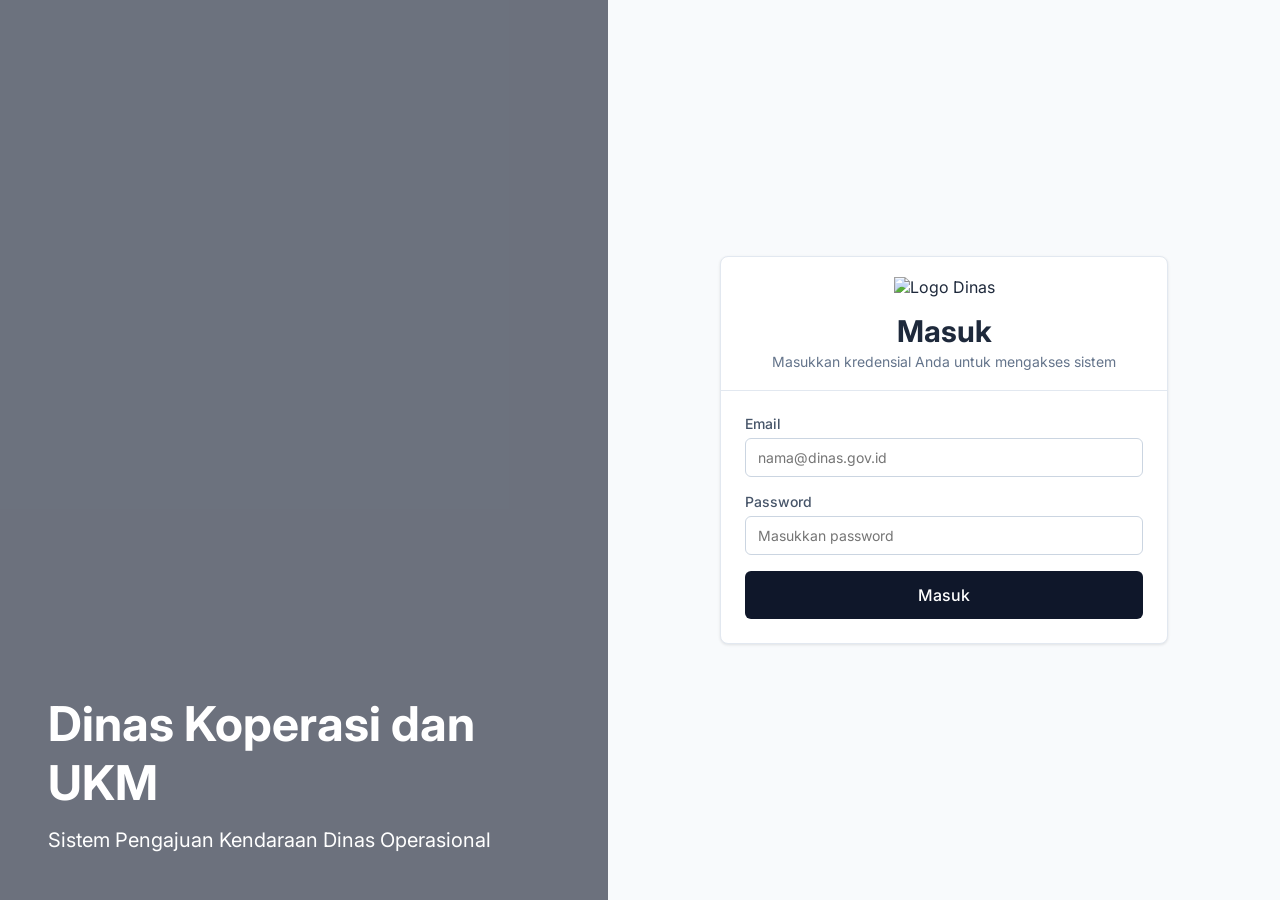
==== admin/index.html @ 668802f9 "feat: implement new voucher BBM, pengajuan dana, monev, kearsipan, SPJ pengumpulan, ruang rapat, req" ====
<!DOCTYPE html>
<html lang="id">

<head>
    <meta charset="UTF-8">
    <meta name="viewport" content="width=device-width, initial-scale=1.0">
    <title>Admin Panel — Dinas Koperasi UKM</title>
    <link href="https://fonts.googleapis.com/css2?family=Inter:wght@300;400;500;600;700;800&display=swap"
        rel="stylesheet">
    <script src="https://cdn.jsdelivr.net/npm/chart.js@4.4.1/dist/chart.umd.min.js"></script>
    <link rel="stylesheet" href="assets/css/admin-global.css">
    <link rel="stylesheet" href="assets/css/admin-sidebar.css">
    <script src="auth.js"></script>
    <script src="notifikasi.js"></script>
    <script src="assets/js/toast.js"></script>
    <style>
        .admin-section {
            display: none;
        }

        .admin-section.active {
            display: block;
        }

        /* SPJ status bar */
        .spj-status-bar {
            display: flex;
            align-items: center;
            gap: 10px;
            padding: 12px 16px;
            border-radius: 8px;
            margin-bottom: 16px;
            background: #fef3c7;
            border: 1px solid #fbbf24;
            font-size: 13px;
            color: #92400e;
        }

        .spj-status-bar.success {
            background: #d1fae5;
            border-color: #6ee7b7;
            color: #065f46;
        }

        .spj-status-bar.error {
            background: #fee2e2;
            border-color: #fca5a5;
            color: #991b1b;
        }

        /* Dashboard chart helpers */
        .chart-wrap {
            position: relative;
        }

        .chart-wrap.h-380 {
            height: 380px;
        }

        .chart-wrap.h-300 {
            height: 300px;
        }

        .chart-wrap.h-230 {
            height: 230px;
        }

        .grid-2 {
            display: grid;
            grid-template-columns: repeat(2, 1fr);
            gap: 20px;
            margin-bottom: 20px;
        }

        .grid-3 {
            display: grid;
            grid-template-columns: repeat(3, 1fr);
            gap: 16px;
            margin-bottom: 20px;
        }

        @media(max-width:768px) {

            .grid-2,
            .grid-3 {
                grid-template-columns: 1fr;
            }
        }

        .chart-tabs {
            display: flex;
            gap: 8px;
            margin-bottom: 20px;
            flex-wrap: wrap;
        }

        .chart-tab {
            padding: 8px 16px;
            border-radius: 6px;
            border: 1px solid #e2e8f0;
            background: #f8fafc;
            cursor: pointer;
            font-size: 13px;
            font-weight: 500;
            color: #64748b;
        }

        .chart-tab.active {
            background: #0f172a;
            color: #fff;
            border-color: #0f172a;
        }

        .banner {
            display: flex;
            justify-content: space-between;
            align-items: center;
            flex-wrap: wrap;
            gap: 12px;
            background: linear-gradient(135deg, #0f172a, #1e3a5f);
            border-radius: 12px;
            padding: 20px 24px;
            margin-bottom: 24px;
            color: #fff;
        }

        .banner-left {
            flex: 1;
        }

        .banner-title {
            font-size: 16px;
            font-weight: 700;
        }

        .banner-sub {
            font-size: 12px;
            opacity: .7;
            margin-top: 4px;
        }

        .banner-pills {
            display: flex;
            flex-wrap: wrap;
            gap: 8px;
        }

        .pill {
            display: flex;
            align-items: center;
            gap: 6px;
            background: rgba(255, 255, 255, .12);
            border-radius: 20px;
            padding: 4px 12px;
            font-size: 12px;
        }

        .pill-dot {
            width: 8px;
            height: 8px;
            border-radius: 50%;
        }

        .cat-row {
            display: flex;
            flex-wrap: wrap;
            gap: 8px;
            margin-bottom: 16px;
        }

        .cat-btn {
            padding: 7px 14px;
            border-radius: 6px;
            border: none;
            background: #f1f5f9;
            color: #64748b;
            cursor: pointer;
            font-size: 13px;
            font-weight: 500;
        }

        .cat-btn:hover {
            background: #e2e8f0;
        }

        .month-selector {
            display: flex;
            align-items: center;
            gap: 8px;
        }

        .month-selector select {
            padding: 6px 10px;
            border: 1px solid #e2e8f0;
            border-radius: 6px;
            font-family: inherit;
            font-size: 13px;
        }

        /* Rekap table chips */
        .chip {
            display: inline-block;
            padding: 3px 10px;
            border-radius: 20px;
            font-size: 12px;
            font-weight: 600;
        }

        .chip-great {
            background: #d1fae5;
            color: #065f46;
        }

        .chip-good {
            background: #dbeafe;
            color: #1e40af;
        }

        .chip-fair {
            background: #fef3c7;
            color: #92400e;
        }

        .chip-poor {
            background: #fee2e2;
            color: #991b1b;
        }

        .chip-none {
            background: #f1f5f9;
            color: #94a3b8;
        }

        .total-chip {
            display: inline-block;
            padding: 4px 12px;
            border-radius: 20px;
            font-size: 13px;
            font-weight: 700;
        }

        .total-great {
            background: #d1fae5;
            color: #065f46;
        }

        .total-good {
            background: #dbeafe;
            color: #1e40af;
        }

        .total-fair {
            background: #fef3c7;
            color: #92400e;
        }

        .total-poor {
            background: #fee2e2;
            color: #991b1b;
        }

        .total-none {
            background: #f1f5f9;
            color: #94a3b8;
        }

        .rank-badge {
            display: inline-block;
            width: 24px;
            height: 24px;
            border-radius: 50%;
            background: #f1f5f9;
            color: #64748b;
            font-size: 12px;
            font-weight: 600;
            text-align: center;
            line-height: 24px;
        }

        .prog-wrap {
            display: flex;
            align-items: center;
            gap: 8px;
            min-width: 120px;
        }

        .prog-bar {
            flex: 1;
            height: 6px;
            background: #f1f5f9;
            border-radius: 3px;
            overflow: hidden;
        }

        .prog-fill {
            height: 100%;
            border-radius: 3px;
            transition: width .3s;
        }

        .prog-label {
            font-size: 12px;
            font-weight: 600;
            color: #64748b;
            width: 32px;
        }

        .table-legend {
            display: flex;
            flex-wrap: wrap;
            gap: 12px;
            align-items: center;
            padding: 12px 16px;
            border-top: 1px solid #f1f5f9;
            font-size: 12px;
        }

        .leg-item {
            display: flex;
            align-items: center;
            gap: 6px;
        }

        .leg-dot {
            width: 12px;
            height: 12px;
            border-radius: 2px;
        }

        .rekap {
            width: 100%;
            border-collapse: collapse;
        }

        .rekap th,
        .rekap td {
            padding: 10px 12px;
            text-align: left;
            border-bottom: 1px solid #f1f5f9;
            font-size: 13px;
        }

        .rekap th {
            background: #f8fafc;
            font-weight: 600;
            font-size: 12px;
            color: #64748b;
        }

        .rekap td.center,
        .rekap th.center {
            text-align: center;
        }

        .sk {
            background: linear-gradient(90deg, #f1f5f9 25%, #e2e8f0 50%, #f1f5f9 75%);
            background-size: 200% 100%;
            animation: sk 1.5s infinite;
            border-radius: 6px;
        }

        @keyframes sk {
            0% {
                background-position: 200% 0
            }

            100% {
                background-position: -200% 0
            }
        }

        .section-head {
            display: flex;
            justify-content: space-between;
            align-items: center;
            margin-bottom: 16px;
            padding-bottom: 12px;
            border-bottom: 2px solid #f1f5f9;
        }

        .section-title {
            font-size: 16px;
            font-weight: 700;
            color: #0f172a;
        }

        .section-note {
            font-size: 13px;
            color: #64748b;
        }

        .header-right {
            display: flex;
            align-items: center;
            gap: 12px;
            flex-wrap: wrap;
        }

        /* Section loader */
        .section-loader {
            display: flex;
            align-items: center;
            justify-content: center;
            height: 300px;
            color: #94a3b8;
            flex-direction: column;
            gap: 12px;
        }
    </style>
</head>

<body>
    <div class="toast-container" id="toastContainer"></div>

    <button class="mobile-menu-toggle" onclick="toggleMobileMenu()">
        <svg viewBox="0 0 24 24">
            <line x1="3" y1="12" x2="21" y2="12" />
            <line x1="3" y1="6" x2="21" y2="6" />
            <line x1="3" y1="18" x2="21" y2="18" />
        </svg>
    </button>
    <div class="sidebar-overlay" id="sidebarOverlay" onclick="toggleMobileMenu()"></div>

    <!-- SIDEBAR -->
    <aside class="sidebar" id="sidebar">
        <div class="sidebar-header">
            <div class="sidebar-header-content">
                <div class="sidebar-icon">
                    <img src="https://yt3.googleusercontent.com/ytc/AIdro_lAD91TqpEoBLA60qxJfjXPWjPJG1qCHBRz8ZomYP_tkA=s900-c-k-c0x00ffffff-no-rj"
                        alt="Logo" style="width:40px;height:40px;object-fit:cover;border-radius:8px;">
                </div>
                <div>
                    <div class="sidebar-title">Admin Panel</div>
                    <div class="sidebar-subtitle">Dinas Koperasi UKM</div>
                </div>
            </div>
        </div>
        <nav class="sidebar-nav">
            <a href="#" class="nav-item" data-section="dashboard" onclick="showSection('dashboard');return false;">
                <svg class="nav-icon" viewBox="0 0 24 24">
                    <rect x="3" y="3" width="7" height="7" rx="1" />
                    <rect x="14" y="3" width="7" height="7" rx="1" />
                    <rect x="3" y="14" width="7" height="7" rx="1" />
                    <rect x="14" y="14" width="7" height="7" rx="1" />
                </svg>
                Dashboard
            </a>
            <a href="#" class="nav-item" data-section="requests" onclick="showSection('requests');return false;">
                <svg class="nav-icon" viewBox="0 0 24 24">
                    <path d="M14 3H6a2 2 0 0 0-2 2v14a2 2 0 0 0 2 2h12a2 2 0 0 0 2-2V9z" />
                    <path d="M14 3v6h6" />
                </svg>
                Kendaraan Dinas
            </a>
            <a href="#" class="nav-item" data-section="ruang-rapat" onclick="showSection('ruang-rapat');return false;">
                <svg class="nav-icon" viewBox="0 0 24 24">
                    <rect x="3" y="4" width="18" height="18" rx="2" />
                    <line x1="16" y1="2" x2="16" y2="6" />
                    <line x1="8" y1="2" x2="8" y2="6" />
                    <line x1="3" y1="10" x2="21" y2="10" />
                </svg>
                Ruang Rapat
            </a>
            <a href="#" class="nav-item" data-section="voucher-bbm" onclick="showSection('voucher-bbm');return false;">
                <svg class="nav-icon" viewBox="0 0 24 24">
                    <circle cx="12" cy="12" r="10" />
                    <path d="M12 6v6l4 2" />
                </svg>
                Voucher BBM
            </a>
            <a href="#" class="nav-item" data-section="kearsipan" onclick="showSection('kearsipan');return false;">
                <svg class="nav-icon" viewBox="0 0 24 24">
                    <path d="M22 19a2 2 0 0 1-2 2H4a2 2 0 0 1-2-2V5a2 2 0 0 1 2-2h5l2 3h9a2 2 0 0 1 2 2z" />
                </svg>
                Kearsipan Internal
            </a>
            <a href="#" class="nav-item" data-section="spj-keuangan"
                onclick="showSection('spj-keuangan');return false;">
                <svg class="nav-icon" viewBox="0 0 24 24">
                    <line x1="12" y1="1" x2="12" y2="23" />
                    <path d="M17 5H9.5a3.5 3.5 0 0 0 0 7h5a3.5 3.5 0 0 1 0 7H6" />
                </svg>
                Penilaian SPJ Keuangan
            </a>
            <a href="#" class="nav-item" data-section="spj-pengumpulan"
                onclick="showSection('spj-pengumpulan');return false;">
                <svg class="nav-icon" viewBox="0 0 24 24">
                    <path d="M14 2H6a2 2 0 0 0-2 2v16a2 2 0 0 0 2 2h12a2 2 0 0 0 2-2V8z" />
                    <polyline points="14 2 14 8 20 8" />
                    <line x1="16" y1="13" x2="8" y2="13" />
                    <line x1="16" y1="17" x2="8" y2="17" />
                </svg>
                Pengumpulan SPJ
            </a>
            <a href="#" class="nav-item" data-section="pengajuan-dana"
                onclick="showSection('pengajuan-dana');return false;">
                <svg class="nav-icon" viewBox="0 0 24 24">
                    <path d="M14 2H6a2 2 0 0 0-2 2v16a2 2 0 0 0 2 2h12a2 2 0 0 0 2-2V8z" />
                    <polyline points="14 2 14 8 20 8" />
                    <line x1="12" y1="18" x2="12" y2="12" />
                    <line x1="9" y1="15" x2="15" y2="15" />
                </svg>
                Pengajuan Dana
            </a>
            <a href="#" class="nav-item" data-section="monev" onclick="showSection('monev');return false;">
                <svg class="nav-icon" viewBox="0 0 24 24">
                    <path d="M9 11l3 3L22 4" />
                    <path d="M21 12v7a2 2 0 0 1-2 2H5a2 2 0 0 1-2-2V5a2 2 0 0 1 2-2h11" />
                </svg>
                Penilaian Monev
            </a>
            <a href="#" class="nav-item" data-section="manageacc" onclick="showSection('manageacc');return false;">
                <svg class="nav-icon" viewBox="0 0 24 24">
                    <path d="M17 21v-2a4 4 0 0 0-4-4H5a4 4 0 0 0-4 4v2" />
                    <circle cx="9" cy="7" r="4" />
                    <path d="M23 21v-2a4 4 0 0 0-3-3.87" />
                    <path d="M16 3.13a4 4 0 0 1 0 7.75" />
                </svg>
                Manajemen Akun
            </a>
        </nav>
        <div class="sidebar-footer">
            <div class="user-info">
                <div class="user-name" id="adminName">Administrator</div>
                <div class="user-email" id="adminEmail">admin@dinas.gov.id</div>
            </div>
            <button onclick="logout()" class="logout-btn">
                <svg class="nav-icon" viewBox="0 0 24 24">
                    <path d="M9 21H5a2 2 0 0 1-2-2V5a2 2 0 0 1 2-2h4" />
                    <polyline points="16 17 21 12 16 7" />
                    <line x1="21" y1="12" x2="9" y2="12" />
                </svg>
                Keluar
            </button>
        </div>
    </aside>

    <!-- MAIN CONTENT -->
    <div class="main-content">
        <!-- ═══════════════════════════════════ -->
        <!-- SECTION: DASHBOARD                  -->
        <!-- ═══════════════════════════════════ -->
        <div id="section-dashboard" class="admin-section">
            <div class="header">
                <div class="header-left">
                    <h1 class="header-title" id="pageTitle">Dashboard</h1>
                    <p class="header-subtitle" id="db-headerDate">—</p>
                </div>
                <div class="header-right" id="headerActions"></div>
            </div>
            <div class="container">
                <div id="db-spjStatusBar" class="spj-status-bar" style="display:none">
                    <svg width="16" height="16" viewBox="0 0 24 24" fill="none" stroke="currentColor" stroke-width="2">
                        <circle cx="12" cy="12" r="10" />
                        <line x1="12" y1="8" x2="12" y2="12" />
                        <line x1="12" y1="16" x2="12.01" y2="16" />
                    </svg>
                    <span id="db-spjStatusMsg"></span>
                </div>

                <div class="banner">
                    <div class="banner-left">
                        <div class="banner-title">Sistem Penilaian Kinerja — Total Maksimal 100 Poin</div>
                        <div class="banner-sub">BBM /5 + Kendaraan /10 + Ruang Rapat /5 + Kearsipan /5 + SPJ Keuangan
                            /35 + Monev /40 = 100</div>
                    </div>
                    <div class="banner-pills">
                        <div class="pill">
                            <div class="pill-dot" style="background:#0ea5e9"></div>BBM /5
                        </div>
                        <div class="pill">
                            <div class="pill-dot" style="background:#f59e0b"></div>Kendaraan /10
                        </div>
                        <div class="pill">
                            <div class="pill-dot" style="background:#8b5cf6"></div>Ruang Rapat /5
                        </div>
                        <div class="pill">
                            <div class="pill-dot" style="background:#22c55e"></div>Kearsipan /5
                        </div>
                        <div class="pill">
                            <div class="pill-dot" style="background:#10b981"></div>SPJ Keuangan /35
                        </div>
                        <div class="pill">
                            <div class="pill-dot" style="background:#ec4899"></div>Monev /40
                        </div>
                    </div>
                </div>

                <div
                    style="display:flex;align-items:center;justify-content:space-between;margin-bottom:16px;flex-wrap:wrap;gap:12px;">
                    <div class="month-selector">
                        <label style="font-size:13px;font-weight:600;color:#64748b;">Bulan:</label>
                        <select id="db-bulanSelect" onchange="dbOnBulanChange()">
                            <option value="JANUARI">Januari</option>
                            <option value="FEBRUARI">Februari</option>
                            <option value="MARET">Maret</option>
                            <option value="APRIL">April</option>
                            <option value="MEI">Mei</option>
                            <option value="JUNI">Juni</option>
                            <option value="JULI">Juli</option>
                            <option value="AGUSTUS">Agustus</option>
                            <option value="SEPTEMBER">September</option>
                            <option value="OKTOBER">Oktober</option>
                            <option value="NOVEMBER">November</option>
                            <option value="DESEMBER">Desember</option>
                        </select>
                    </div>
                    <button class="btn btn-primary" id="db-btnRefresh" onclick="dbLoadAll()">
                        <svg width="14" height="14" viewBox="0 0 24 24" fill="none" stroke="currentColor"
                            stroke-width="2.5">
                            <path d="M23 4v6h-6" />
                            <path d="M1 20v-6h6" />
                            <path d="M3.51 9a9 9 0 0 1 14.85-3.36L23 10M1 14l4.64 4.36A9 9 0 0 0 20.49 15" />
                        </svg>
                        Refresh
                    </button>
                </div>

                <div class="stats-grid" id="db-statsGrid">
                    <div class="stat-card">
                        <div class="sk" style="height:72px"></div>
                    </div>
                    <div class="stat-card">
                        <div class="sk" style="height:72px"></div>
                    </div>
                    <div class="stat-card">
                        <div class="sk" style="height:72px"></div>
                    </div>
                    <div class="stat-card">
                        <div class="sk" style="height:72px"></div>
                    </div>
                </div>

                <div class="section-head">
                    <span class="section-title">Grafik Perbandingan Nilai</span>
                    <span class="section-note" id="db-sectionNote">—</span>
                </div>

                <div class="chart-tabs">
                    <button class="chart-tab active" onclick="dbGoTab('total',this)">📊 Total per Divisi</button>
                    <button class="chart-tab" onclick="dbGoTab('trend',this)">📈 Tren Bulanan</button>
                    <button class="chart-tab" onclick="dbGoTab('cat',this)">🔍 Per Kategori</button>
                    <button class="chart-tab" onclick="dbGoTab('profil',this)">🎯 Profil Divisi</button>
                </div>

                <div id="db-pTotal" data-active="1">
                    <div class="grid-2">
                        <div class="card">
                            <div class="card-header"><span class="card-title">Total Nilai per Divisi
                                    (Stacked)</span><span class="card-note" id="db-stkNote">—</span></div>
                            <div class="card-content">
                                <div class="chart-wrap h-380"><canvas id="db-cStacked"></canvas></div>
                            </div>
                        </div>
                        <div class="card">
                            <div class="card-header"><span class="card-title">Distribusi Modul (Radar)</span><span
                                    class="card-note">Rata-rata semua divisi %</span></div>
                            <div class="card-content">
                                <div class="chart-wrap h-380"><canvas id="db-cRadarMain"></canvas></div>
                            </div>
                        </div>
                    </div>
                </div>

                <div id="db-pTrend" style="display:none">
                    <div class="card">
                        <div class="card-header"><span class="card-title">Tren Total Nilai Lintas Bulan — per
                                Divisi</span><span class="card-note">Semua 12 bulan, nilai /100</span></div>
                        <div class="card-content">
                            <div class="chart-wrap h-380"><canvas id="db-cTrend"></canvas></div>
                        </div>
                    </div>
                    <div class="section-head"><span class="section-title">Tren per Divisi — Detail Modul</span><span
                            class="section-note">Semua modul stacked per bulan</span></div>
                    <div class="grid-3" id="db-trendSmall"></div>
                </div>

                <div id="db-pCat" style="display:none">
                    <div class="section-head" style="margin-bottom:10px"><span class="section-title">Pilih Kategori
                            Penilaian:</span></div>
                    <div class="cat-row" id="db-catRow"></div>
                    <div class="card">
                        <div class="card-header"><span class="card-title" id="db-catTitle">—</span><span
                                class="card-note" id="db-catNote">—</span></div>
                        <div class="card-content">
                            <div class="chart-wrap h-380"><canvas id="db-cCat"></canvas></div>
                        </div>
                    </div>
                    <div class="card">
                        <div class="card-header"><span class="card-title" id="db-catTitle2">—</span><span
                                class="card-note">Lintas bulan tiap divisi</span></div>
                        <div class="card-content">
                            <div class="chart-wrap h-300"><canvas id="db-cCat2"></canvas></div>
                        </div>
                    </div>
                </div>

                <div id="db-pProfil" style="display:none">
                    <div class="grid-3" id="db-radarGrid"></div>
                </div>

                <div class="section-head">
                    <span class="section-title">Rekap Nilai Lengkap per Divisi</span>
                    <span class="section-note">Diurutkan berdasarkan total nilai tertinggi</span>
                </div>
                <div class="card" style="margin-bottom:32px">
                    <div class="table-container">
                        <table class="rekap">
                            <thead>
                                <tr>
                                    <th>#</th>
                                    <th>Divisi / Unit</th>
                                    <th class="center"><span style="color:#0ea5e9">●</span> BBM <small
                                            style="opacity:.6">/5</small></th>
                                    <th class="center"><span style="color:#f59e0b">●</span> Kendaraan <small
                                            style="opacity:.6">/10</small></th>
                                    <th class="center"><span style="color:#8b5cf6">●</span> Ruang Rapat <small
                                            style="opacity:.6">/5</small></th>
                                    <th class="center"><span style="color:#22c55e">●</span> Kearsipan <small
                                            style="opacity:.6">/5</small></th>
                                    <th class="center"><span style="color:#10b981">●</span> SPJ Keuangan <small
                                            style="opacity:.6">/35</small></th>
                                    <th class="center"><span style="color:#ec4899">●</span> Monev <small
                                            style="opacity:.6">/40</small></th>
                                    <th class="center" style="background:#1a2942">Total <small
                                            style="opacity:.6">/100</small></th>
                                    <th class="center">Progress /100</th>
                                </tr>
                            </thead>
                            <tbody id="db-rekapTbody">
                                <tr>
                                    <td colspan="10" class="empty-state">⏳ Memuat data...</td>
                                </tr>
                            </tbody>
                        </table>
                    </div>
                    <div class="table-legend">
                        <div class="leg-item">
                            <div class="leg-dot" style="background:#d1fae5"></div>Sangat Baik ≥80%
                        </div>
                        <div class="leg-item">
                            <div class="leg-dot" style="background:#dbeafe"></div>Baik ≥60%
                        </div>
                        <div class="leg-item">
                            <div class="leg-dot" style="background:#fef3c7"></div>Cukup ≥40%
                        </div>
                        <div class="leg-item">
                            <div class="leg-dot" style="background:#fee2e2"></div>Kurang &lt;40%
                        </div>
                        <div class="leg-item" style="margin-left:auto;color:#94a3b8;font-style:italic">Sumber SPJ: <span
                                id="db-spjSourceLabel">—</span></div>
                    </div>
                </div>
            </div>
        </div>

        <!-- ═══════════════════════════════════ -->
        <!-- SECTION: KENDARAAN DINAS            -->
        <!-- ═══════════════════════════════════ -->
        <div id="section-requests" class="admin-section">
            <div class="section-loader">
                <div class="spinner"></div><span>Memuat Kendaraan Dinas...</span>
            </div>
        </div>

        <!-- ═══════════════════════════════════ -->
        <!-- SECTION: RUANG RAPAT                -->
        <!-- ═══════════════════════════════════ -->
        <div id="section-ruang-rapat" class="admin-section">
            <div class="section-loader">
                <div class="spinner"></div><span>Memuat Ruang Rapat...</span>
            </div>
        </div>

        <!-- ═══════════════════════════════════ -->
        <!-- SECTION: VOUCHER BBM                -->
        <!-- ═══════════════════════════════════ -->
        <div id="section-voucher-bbm" class="admin-section">
            <div class="section-loader">
                <div class="spinner"></div><span>Memuat Voucher BBM...</span>
            </div>
        </div>

        <!-- ═══════════════════════════════════ -->
        <!-- SECTION: KEARSIPAN                  -->
        <!-- ═══════════════════════════════════ -->
        <div id="section-kearsipan" class="admin-section">
            <div class="section-loader">
                <div class="spinner"></div><span>Memuat Kearsipan Internal...</span>
            </div>
        </div>

        <!-- ═══════════════════════════════════ -->
        <!-- SECTION: SPJ KEUANGAN               -->
        <!-- ═══════════════════════════════════ -->
        <div id="section-spj-keuangan" class="admin-section">
            <div class="section-loader">
                <div class="spinner"></div><span>Memuat Penilaian SPJ Keuangan...</span>
            </div>
        </div>

        <!-- ═══════════════════════════════════ -->
        <!-- SECTION: SPJ PENGUMPULAN            -->
        <!-- ═══════════════════════════════════ -->
        <div id="section-spj-pengumpulan" class="admin-section">
            <div class="section-loader">
                <div class="spinner"></div><span>Memuat Pengumpulan SPJ...</span>
            </div>
        </div>

        <!-- ═══════════════════════════════════ -->
        <!-- SECTION: PENGAJUAN DANA             -->
        <!-- ═══════════════════════════════════ -->
        <div id="section-pengajuan-dana" class="admin-section">
            <div class="section-loader">
                <div class="spinner"></div><span>Memuat Pengajuan Dana...</span>
            </div>
        </div>

        <!-- ═══════════════════════════════════ -->
        <!-- SECTION: MONEV                      -->
        <!-- ═══════════════════════════════════ -->
        <div id="section-monev" class="admin-section">
            <div class="section-loader">
                <div class="spinner"></div><span>Memuat Penilaian Monev...</span>
            </div>
        </div>

        <!-- ═══════════════════════════════════ -->
        <!-- SECTION: MANAJEMEN AKUN             -->
        <!-- ═══════════════════════════════════ -->
        <div id="section-manageacc" class="admin-section">
            <div class="section-loader">
                <div class="spinner"></div><span>Memuat Manajemen Akun...</span>
            </div>
        </div>
    </div>

    <!-- Scripts: urutan penting — app.js (router) harus sebelum section JS -->
    <script src="assets/js/app.js"></script>
    <script src="assets/js/dashboard.js"></script>
    <script src="assets/js/sub-umum/requests.js" defer></script>
    <script src="assets/js/sub-umum/ruang-rapat.js" defer></script>
    <script src="assets/js/sub-umum/voucher-bbm.js" defer></script>
    <script src="assets/js/sub-umum/kearsipan.js" defer></script>
    <script src="assets/js/sub-keuangan/spj-keuangan.js" defer></script>
    <script src="assets/js/sub-keuangan/spj-pengumpulan.js" defer></script>
    <script src="assets/js/sub-keuangan/pengajuan-dana.js" defer></script>
    <script src="assets/js/sekretariat/monev.js" defer></script>
    <script src="assets/js/manageacc.js" defer></script>
    <script>
        // Init auth check
        AUTH.init();
    </script>
</body>

</html>
---- admin/assets/css/admin-global.css ----
/* ============================================================
   ADMIN GLOBAL CSS — Design System
   Dinas Koperasi dan UKM DIY
   ============================================================ */

/* ---- CSS Variables ---- */
:root {
    --color-primary: #0f172a;
    --color-primary-hover: #1e293b;
    --color-success: #10b981;
    --color-success-hover: #059669;
    --color-warning: #f59e0b;
    --color-warning-hover: #d97706;
    --color-danger: #ef4444;
    --color-danger-hover: #dc2626;
    --color-info: #3b82f6;

    --color-bg: #f8f9fa;
    --color-surface: #ffffff;
    --color-border: #e5e7eb;
    --color-border-light: #f1f5f9;

    --color-text-primary: #1e293b;
    --color-text-secondary: #64748b;
    --color-text-muted: #94a3b8;

    --radius-sm: 6px;
    --radius-md: 8px;
    --radius-lg: 10px;
    --radius-xl: 12px;

    --shadow-sm: 0 1px 2px rgba(0, 0, 0, 0.05);
    --shadow-md: 0 4px 12px rgba(0, 0, 0, 0.08);
    --shadow-lg: 0 20px 25px -5px rgba(0, 0, 0, 0.1);
}

/* ---- Reset ---- */
* {
    margin: 0;
    padding: 0;
    box-sizing: border-box;
}

body {
    font-family: 'Inter', sans-serif;
    background-color: var(--color-bg);
    color: var(--color-text-primary);
    display: flex;
    min-height: 100vh;
}

/* ============================================================
   TOAST NOTIFICATIONS
   ============================================================ */
.toast-container {
    position: fixed;
    top: 20px;
    right: 20px;
    z-index: 9999;
}

.toast {
    background: var(--color-surface);
    padding: 16px 20px;
    border-radius: var(--radius-md);
    box-shadow: 0 4px 12px rgba(0, 0, 0, 0.15);
    margin-bottom: 10px;
    min-width: 300px;
    animation: slideIn 0.3s ease-out;
    display: flex;
    align-items: center;
    gap: 12px;
}

.toast.success {
    border-left: 4px solid var(--color-success);
}

.toast.error {
    border-left: 4px solid var(--color-danger);
}

.toast.warning {
    border-left: 4px solid var(--color-warning);
}

.toast.info {
    border-left: 4px solid var(--color-info);
}

@keyframes slideIn {
    from {
        transform: translateX(400px);
        opacity: 0;
    }

    to {
        transform: translateX(0);
        opacity: 1;
    }
}

@keyframes spin {
    to {
        transform: rotate(360deg);
    }
}

@keyframes shim {
    0% {
        background-position: 200% 0;
    }

    100% {
        background-position: -200% 0;
    }
}

/* ============================================================
   LAYOUT
   ============================================================ */
.main-content {
    flex: 1;
    display: flex;
    flex-direction: column;
    margin-left: 252px;
    transition: margin-left 0.3s ease;
    min-width: 0;
}

.container {
    padding: 24px 32px;
    width: 100%;
}

/* ============================================================
   HEADER
   ============================================================ */
.header {
    background: var(--color-surface);
    border-bottom: 1px solid var(--color-border);
    padding: 24px 32px;
    display: flex;
    align-items: center;
    justify-content: space-between;
    flex-wrap: wrap;
    gap: 16px;
}

.header-left .header-title {
    font-size: 24px;
    font-weight: 600;
    color: var(--color-text-primary);
    margin-bottom: 4px;
}

.header-left .header-subtitle,
.header-subtitle {
    font-size: 14px;
    color: var(--color-text-secondary);
}

.header-title {
    font-size: 24px;
    font-weight: 600;
    color: var(--color-text-primary);
    margin-bottom: 4px;
}

.header-right {
    display: flex;
    align-items: center;
    gap: 10px;
    flex-wrap: wrap;
}

/* ============================================================
   BUTTONS
   ============================================================ */
.btn {
    padding: 6px 14px;
    border-radius: 6px;
    border: 1px solid var(--color-border);
    font-size: 13px;
    font-weight: 500;
    cursor: pointer;
    font-family: 'Inter', sans-serif;
    background: var(--color-surface);
    color: var(--color-text-primary);
    display: inline-flex;
    align-items: center;
    gap: 6px;
    transition: all 0.2s;
    text-decoration: none;
    white-space: nowrap;
}

.btn:hover {
    background: #f8fafc;
    border-color: #cbd5e1;
}

.btn-sm {
    padding: 4px 10px;
    font-size: 12px;
}

.btn-lg {
    padding: 10px 20px;
    font-size: 15px;
}

.btn-primary {
    background: var(--color-primary);
    color: white;
    border-color: var(--color-primary);
}

.btn-primary:hover {
    background: var(--color-primary-hover);
    border-color: var(--color-primary-hover);
}

.btn-success {
    background: var(--color-success);
    color: white;
    border-color: var(--color-success);
}

.btn-success:hover {
    background: var(--color-success-hover);
    border-color: var(--color-success-hover);
}

.btn-warning {
    background: var(--color-warning);
    color: white;
    border-color: var(--color-warning);
}

.btn-warning:hover {
    background: var(--color-warning-hover);
    border-color: var(--color-warning-hover);
}

.btn-danger {
    background: var(--color-danger);
    color: white;
    border-color: var(--color-danger);
}

.btn-danger:hover {
    background: var(--color-danger-hover);
    border-color: var(--color-danger-hover);
}

.btn-approve {
    background: #10b981;
    color: white;
    border-color: #10b981;
}

.btn-approve:hover {
    background: #059669;
}

.btn-complete {
    background: #0ea5e9;
    color: white;
    border-color: #0ea5e9;
}

.btn-complete:hover {
    background: #0284c7;
}

.btn-reject {
    background: #ef4444;
    color: white;
    border-color: #ef4444;
}

.btn-reject:hover {
    background: #dc2626;
}

.btn-edit {
    background: #3b82f6;
    color: white;
    border-color: #3b82f6;
}

.btn-edit:hover {
    background: #2563eb;
}

.btn-delete {
    background: #ef4444;
    color: white;
    border-color: #ef4444;
}

.btn-delete:hover {
    background: #dc2626;
}

.btn-outline {
    background: transparent;
    border-color: var(--color-border);
}

.btn:disabled {
    cursor: not-allowed;
    opacity: 0.65;
}

.btn-primary.loading svg {
    animation: spin 0.7s linear infinite;
}

/* ============================================================
   CARDS
   ============================================================ */
.card {
    background: var(--color-surface);
    border-radius: var(--radius-md);
    border: 1px solid var(--color-border);
    box-shadow: var(--shadow-sm);
    margin-bottom: 20px;
}

.card-header {
    padding: 18px 24px;
    border-bottom: 1px solid var(--color-border);
    display: flex;
    justify-content: space-between;
    align-items: center;
    flex-wrap: wrap;
    gap: 12px;
}

.card-header-top {
    display: flex;
    justify-content: space-between;
    align-items: center;
    flex-wrap: wrap;
    gap: 12px;
    width: 100%;
}

.card-title {
    font-size: 16px;
    font-weight: 600;
    color: var(--color-text-primary);
}

.card-note {
    font-size: 12px;
    color: var(--color-text-muted);
}

.card-content {
    padding: 20px;
}

/* ============================================================
   STATISTICS CARDS
   ============================================================ */
.stats-grid {
    display: grid;
    grid-template-columns: repeat(4, 1fr);
    gap: 16px;
    margin-bottom: 24px;
}

.stat-card {
    background: var(--color-surface);
    border: 1px solid var(--color-border);
    border-radius: var(--radius-lg);
    padding: 20px;
    position: relative;
    overflow: hidden;
    transition: box-shadow 0.2s;
}

.stat-card:hover {
    box-shadow: var(--shadow-md);
}

.stat-card-bar {
    position: absolute;
    bottom: 0;
    left: 0;
    right: 0;
    height: 3px;
}

.stat-label {
    font-size: 13px;
    font-weight: 500;
    color: var(--color-text-secondary);
    margin-bottom: 8px;
}

.stat-value {
    font-size: 30px;
    font-weight: 800;
    color: var(--color-text-primary);
    line-height: 1;
}

.stat-footer {
    font-size: 12px;
    color: var(--color-text-muted);
    margin-top: 6px;
}

/* ============================================================
   TABLES
   ============================================================ */
.table-container {
    overflow-x: auto;
    -webkit-overflow-scrolling: touch;
}

table {
    width: 100%;
    border-collapse: collapse;
}

th {
    text-align: left;
    padding: 12px 16px;
    font-size: 13px;
    font-weight: 600;
    color: var(--color-text-secondary);
    background: #f8fafc;
    border-bottom: 1px solid var(--color-border);
    white-space: nowrap;
}

td {
    padding: 14px 16px;
    font-size: 14px;
    color: var(--color-text-primary);
    border-bottom: 1px solid var(--color-border-light);
    vertical-align: middle;
}

tbody tr:last-child td {
    border-bottom: none;
}

tbody tr:hover {
    background: #fafbfc;
}

/* Rekap table (dark header) */
table.rekap {
    min-width: 700px;
    white-space: nowrap;
}

table.rekap thead tr {
    background: var(--color-primary);
}

table.rekap th {
    padding: 11px 14px;
    font-size: 11px;
    font-weight: 700;
    text-transform: uppercase;
    letter-spacing: 0.05em;
    color: white;
    background: var(--color-primary);
}

table.rekap th.center {
    text-align: center;
}

table.rekap td {
    padding: 11px 14px;
}

table.rekap tbody tr:hover {
    background: #f8fafc;
}

/* ============================================================
   BADGES & CHIPS
   ============================================================ */
.badge {
    padding: 4px 12px;
    border-radius: 16px;
    font-size: 13px;
    font-weight: 500;
    display: inline-block;
    white-space: nowrap;
}

.badge-pending {
    background: #e0e7ff;
    color: #3730a3;
}

.badge-assessed {
    background: #d1fae5;
    color: #065f46;
}

.badge-approved {
    background: #d1fae5;
    color: #065f46;
}

.badge-rejected {
    background: #fee2e2;
    color: #991b1b;
}

.chip {
    display: inline-flex;
    align-items: center;
    justify-content: center;
    padding: 3px 10px;
    border-radius: 20px;
    font-size: 12px;
    font-weight: 700;
    min-width: 44px;
}

.chip-none {
    background: #f1f5f9;
    color: var(--color-text-muted);
}

.chip-great {
    background: #d1fae5;
    color: #065f46;
}

.chip-good {
    background: #dbeafe;
    color: #1e40af;
}

.chip-fair {
    background: #fef3c7;
    color: #92400e;
}

.chip-poor {
    background: #fee2e2;
    color: #991b1b;
}

.total-chip {
    display: inline-flex;
    align-items: center;
    justify-content: center;
    padding: 5px 14px;
    border-radius: var(--radius-md);
    font-weight: 800;
    font-size: 14px;
}

.total-great {
    background: #d1fae5;
    color: #065f46;
}

.total-good {
    background: #dbeafe;
    color: #1e40af;
}

.total-fair {
    background: #fef3c7;
    color: #92400e;
}

.total-poor {
    background: #fee2e2;
    color: #991b1b;
}

.total-none {
    background: #f1f5f9;
    color: var(--color-text-muted);
}

.rank-badge {
    display: inline-flex;
    align-items: center;
    justify-content: center;
    width: 22px;
    height: 22px;
    border-radius: var(--radius-sm);
    background: #f1f5f9;
    color: var(--color-text-secondary);
    font-size: 11px;
    font-weight: 700;
    margin-right: 4px;
}

/* ============================================================
   MODAL
   ============================================================ */
.modal-overlay {
    position: fixed;
    inset: 0;
    background: rgba(0, 0, 0, 0.5);
    z-index: 1000;
    display: none;
    align-items: center;
    justify-content: center;
    padding: 20px;
}

.modal {
    background: var(--color-surface);
    border-radius: var(--radius-md);
    max-width: 700px;
    width: 100%;
    max-height: 90vh;
    overflow-y: auto;
    box-shadow: var(--shadow-lg);
}

.modal-header {
    padding: 20px 24px;
    border-bottom: 1px solid var(--color-border);
    display: flex;
    align-items: center;
    justify-content: space-between;
}

.modal-title {
    font-size: 18px;
    font-weight: 600;
    color: var(--color-text-primary);
}

.modal-content {
    padding: 24px;
}

.modal-footer {
    padding: 16px 24px;
    border-top: 1px solid var(--color-border);
    display: flex;
    gap: 12px;
    flex-wrap: wrap;
}

/* ============================================================
   FORM ELEMENTS
   ============================================================ */
.form-group {
    margin-bottom: 16px;
}

.input-label {
    display: block;
    font-size: 13px;
    font-weight: 500;
    color: var(--color-text-secondary);
    margin-bottom: 6px;
}

.input-field,
.form-input,
.search-input,
.select-input {
    width: 100%;
    padding: 10px 12px;
    border: 1px solid var(--color-border);
    border-radius: var(--radius-sm);
    font-size: 14px;
    font-family: 'Inter', sans-serif;
    color: var(--color-text-primary);
    background: var(--color-surface);
    transition: border-color 0.15s, box-shadow 0.15s;
}

.input-field:focus,
.form-input:focus,
.search-input:focus,
.select-input:focus {
    outline: none;
    border-color: var(--color-primary);
    box-shadow: 0 0 0 3px rgba(15, 23, 42, 0.08);
}

.form-textarea {
    width: 100%;
    padding: 10px 12px;
    border: 1px solid var(--color-border);
    border-radius: var(--radius-sm);
    font-size: 14px;
    font-family: 'Inter', sans-serif;
    color: var(--color-text-primary);
    background: var(--color-surface);
    transition: border-color 0.15s, box-shadow 0.15s;
    min-height: 80px;
    resize: vertical;
}

.form-textarea:focus {
    outline: none;
    border-color: var(--color-primary);
    box-shadow: 0 0 0 3px rgba(15, 23, 42, 0.08);
}

.search-input {
    width: 200px;
    min-width: 130px;
}

.select-input {
    width: 140px;
    min-width: 110px;
}

/* Info box (modal read-only panels) */
.info-box {
    background: #f8fafc;
    border: 1px solid var(--color-border);
    border-radius: var(--radius-md);
    padding: 16px;
    margin-bottom: 16px;
}

.info-box-label {
    display: block;
    font-size: 11px;
    font-weight: 700;
    text-transform: uppercase;
    letter-spacing: 0.05em;
    color: var(--color-text-secondary);
    margin-bottom: 12px;
}

/* Alerts */
.alert {
    padding: 12px 16px;
    border-radius: var(--radius-md);
    margin-bottom: 16px;
    font-size: 13px;
    display: flex;
    align-items: flex-start;
    gap: 8px;
}

.alert-info {
    background: #eff6ff;
    border: 1px solid #bfdbfe;
    color: #1e40af;
}

.alert-success {
    background: #f0fdf4;
    border: 1px solid #86efac;
    color: #166534;
}

.alert-warning {
    background: #fffbeb;
    border: 1px solid #fcd34d;
    color: #92400e;
}

.alert-danger {
    background: #fef2f2;
    border: 1px solid #fca5a5;
    color: #991b1b;
}

/* ============================================================
   SPINNER & LOADING
   ============================================================ */
.spinner {
    display: inline-block;
    width: 40px;
    height: 40px;
    border: 4px solid var(--color-border);
    border-top-color: var(--color-primary);
    border-radius: 50%;
    animation: spin 0.8s linear infinite;
}

.spinner-sm {
    width: 18px;
    height: 18px;
    border-width: 2px;
}

/* Skeleton loading */
.sk {
    background: linear-gradient(90deg, #f1f5f9 25%, #e2e8f0 50%, #f1f5f9 75%);
    background-size: 200% 100%;
    animation: shim 1.3s infinite;
    border-radius: var(--radius-sm);
}

/* ============================================================
   FILTER & SEARCH ROW
   ============================================================ */
.filter-row {
    display: flex;
    gap: 10px;
    align-items: center;
    flex-wrap: wrap;
    width: 100%;
}

.filter-group {
    display: flex;
    align-items: center;
    gap: 6px;
}

.filter-label {
    font-size: 12px;
    font-weight: 600;
    color: var(--color-text-secondary);
    white-space: nowrap;
}

/* Active filter badge */
.filter-badge {
    display: inline-flex;
    align-items: center;
    gap: 5px;
    background: #f1f5f9;
    border: 1px solid #e2e8f0;
    border-radius: 20px;
    padding: 4px 10px;
    font-size: 12px;
    font-weight: 600;
    color: var(--color-text-primary);
}

.filter-badge-clear {
    cursor: pointer;
    color: var(--color-text-muted);
    font-size: 14px;
    line-height: 1;
    transition: color 0.15s;
}

.filter-badge-clear:hover {
    color: var(--color-danger);
}

.active-filters {
    display: flex;
    flex-wrap: wrap;
    gap: 6px;
    padding: 8px 24px;
    border-bottom: 1px solid var(--color-border-light);
}

.active-filters:empty {
    display: none;
}

.results-info {
    font-size: 13px;
    color: var(--color-text-secondary);
    padding: 8px 24px 0;
}

/* ============================================================
   PAGINATION
   ============================================================ */
.pagination {
    display: flex;
    justify-content: center;
    align-items: center;
    gap: 8px;
    margin-top: 20px;
    padding: 16px;
    flex-wrap: wrap;
}

.pagination button {
    padding: 8px 12px;
    border: 1px solid var(--color-border);
    background: var(--color-surface);
    border-radius: var(--radius-sm);
    cursor: pointer;
    font-size: 14px;
    font-weight: 500;
    transition: all 0.2s;
    font-family: 'Inter', sans-serif;
    color: var(--color-text-primary);
}

.pagination button:hover:not(:disabled) {
    background: #f8fafc;
    border-color: #cbd5e1;
}

.pagination button:disabled {
    opacity: 0.5;
    cursor: not-allowed;
}

.pagination button.active {
    background: var(--color-primary);
    color: white;
    border-color: var(--color-primary);
}

.pagination-info {
    font-size: 14px;
    color: var(--color-text-secondary);
    padding: 0 8px;
}

/* ============================================================
   PROGRESS & SCORE ELEMENTS
   ============================================================ */
.prog-wrap {
    display: flex;
    align-items: center;
    gap: 8px;
    min-width: 120px;
}

.prog-bar {
    flex: 1;
    height: 6px;
    background: #f1f5f9;
    border-radius: 4px;
    overflow: hidden;
}

.prog-fill {
    height: 100%;
    border-radius: 4px;
    transition: width 0.5s;
}

.prog-label {
    font-size: 11px;
    color: var(--color-text-secondary);
    font-weight: 600;
    width: 34px;
    text-align: right;
}

/* Score preview (modal scoring) */
.score-preview {
    background: var(--color-surface);
    padding: 20px;
    border-radius: var(--radius-md);
    margin-bottom: 16px;
    border: 2px solid var(--color-border);
}

.score-preview-title {
    font-size: 13px;
    color: var(--color-text-secondary);
    margin-bottom: 8px;
}

.score-preview-value {
    font-size: 36px;
    font-weight: 700;
    color: var(--color-primary);
    text-align: center;
}

.score-breakdown {
    display: grid;
    grid-template-columns: repeat(3, 1fr);
    gap: 12px;
    margin-top: 12px;
}

.score-item {
    text-align: center;
    padding: 12px;
    background: #f8fafc;
    border-radius: var(--radius-sm);
}

.score-item-label {
    font-size: 11px;
    color: var(--color-text-secondary);
    margin-bottom: 4px;
}

.score-item-value {
    font-size: 20px;
    font-weight: 700;
    color: var(--color-text-primary);
}

.score-section {
    background: #f8fafc;
    padding: 16px;
    border-radius: var(--radius-md);
    margin-bottom: 16px;
    border-left: 4px solid var(--color-info);
}

.score-section-title {
    font-weight: 600;
    color: var(--color-text-primary);
    margin-bottom: 12px;
    font-size: 15px;
}

/* ============================================================
   MISC
   ============================================================ */
.section-head {
    display: flex;
    align-items: baseline;
    justify-content: space-between;
    margin-bottom: 16px;
    flex-wrap: wrap;
    gap: 8px;
}

.section-title {
    font-size: 16px;
    font-weight: 700;
    color: var(--color-text-primary);
}

.section-note {
    font-size: 13px;
    color: var(--color-text-muted);
}

.empty-state {
    text-align: center;
    padding: 48px 20px;
    color: var(--color-text-secondary);
    font-size: 14px;
}

.info-banner {
    background: #eff6ff;
    border-left: 4px solid var(--color-info);
    padding: 12px 16px;
    border-radius: var(--radius-sm);
    margin-bottom: 16px;
    font-size: 13px;
    color: #1e3a8a;
}

.warning-banner {
    background: #fffbeb;
    border-left: 4px solid var(--color-warning);
    padding: 12px 16px;
    border-radius: var(--radius-sm);
    margin-bottom: 16px;
    font-size: 13px;
    color: #92400e;
}

.table-legend {
    display: flex;
    flex-wrap: wrap;
    gap: 12px;
    padding: 12px 20px;
    border-top: 1px solid var(--color-border-light);
    background: #fafafa;
    font-size: 11px;
    color: var(--color-text-secondary);
}

.leg-item {
    display: flex;
    align-items: center;
    gap: 5px;
}

.leg-dot {
    width: 8px;
    height: 8px;
    border-radius: 50%;
}

.checkbox-container {
    display: flex;
    align-items: center;
    gap: 8px;
    margin-bottom: 12px;
}

.checkbox-container input[type="checkbox"] {
    width: 18px;
    height: 18px;
    cursor: pointer;
}

button:disabled {
    cursor: not-allowed;
    opacity: 0.65;
}

/* Month selector in header */
.month-selector {
    display: flex;
    align-items: center;
    gap: 8px;
    background: #f8fafc;
    border: 1px solid var(--color-border);
    border-radius: var(--radius-md);
    padding: 8px 14px;
}

.month-selector label {
    font-size: 13px;
    color: var(--color-text-secondary);
    font-weight: 500;
}

.month-selector select {
    background: none;
    border: none;
    font-family: 'Inter', sans-serif;
    font-size: 14px;
    font-weight: 600;
    color: var(--color-text-primary);
    cursor: pointer;
    outline: none;
}

/* SPJ status bar */
.spj-status-bar {
    display: flex;
    align-items: center;
    gap: 10px;
    background: #fffbeb;
    border: 1px solid #fcd34d;
    border-radius: var(--radius-md);
    padding: 10px 16px;
    margin-bottom: 16px;
    font-size: 13px;
    color: #92400e;
}

.spj-status-bar.success {
    background: #f0fdf4;
    border-color: #86efac;
    color: #166534;
}

.spj-status-bar.error {
    background: #fef2f2;
    border-color: #fca5a5;
    color: #991b1b;
}

.spj-status-bar svg {
    flex-shrink: 0;
}

/* Banner */
.banner {
    background: linear-gradient(135deg, #0f172a 0%, #1e3a5f 100%);
    border-radius: var(--radius-lg);
    padding: 20px 24px;
    margin-bottom: 24px;
    display: flex;
    align-items: center;
    justify-content: space-between;
    flex-wrap: wrap;
    gap: 16px;
}

.banner-left .banner-title {
    color: white;
    font-size: 16px;
    font-weight: 700;
}

.banner-left .banner-sub {
    color: #94a3b8;
    font-size: 12px;
    margin-top: 4px;
}

.banner-pills {
    display: flex;
    flex-wrap: wrap;
    gap: 8px;
}

.pill {
    display: flex;
    align-items: center;
    gap: 6px;
    background: rgba(255, 255, 255, 0.1);
    border: 1px solid rgba(255, 255, 255, 0.15);
    border-radius: 20px;
    padding: 4px 12px;
    font-size: 11px;
    font-weight: 600;
    color: #e2e8f0;
}

.pill-dot {
    width: 7px;
    height: 7px;
    border-radius: 50%;
    flex-shrink: 0;
}

/* Chart tabs */
.chart-tabs {
    display: flex;
    gap: 4px;
    background: #f1f5f9;
    border-radius: var(--radius-lg);
    padding: 4px;
    margin-bottom: 20px;
    flex-wrap: wrap;
}

.chart-tab {
    flex: 1;
    min-width: 120px;
    padding: 9px 14px;
    border-radius: var(--radius-md);
    border: none;
    background: none;
    font-family: 'Inter', sans-serif;
    font-size: 13px;
    font-weight: 600;
    color: var(--color-text-secondary);
    cursor: pointer;
    transition: all 0.15s;
    white-space: nowrap;
    text-align: center;
}

.chart-tab.active {
    background: var(--color-surface);
    color: var(--color-text-primary);
    box-shadow: 0 1px 4px rgba(0, 0, 0, 0.1);
}

/* ============================================================
   TABS MAIN
   ============================================================ */
.tabs {
    display: flex;
    gap: 8px;
    margin-bottom: 24px;
    border-bottom: 1px solid var(--color-border);
    padding-bottom: 0;
    flex-wrap: nowrap;
    overflow-x: auto;
    -webkit-overflow-scrolling: touch;
}

.tab {
    padding: 10px 20px;
    background: transparent;
    border: none;
    border-bottom: 2px solid transparent;
    font-size: 14px;
    font-weight: 600;
    color: var(--color-text-secondary);
    cursor: pointer;
    font-family: 'Inter', sans-serif;
    transition: all 0.2s;
    white-space: nowrap;
}

.tab:hover {
    color: var(--color-primary);
}

.tab.active {
    color: var(--color-primary);
    border-bottom-color: var(--color-primary);
}

.tabs-dropdown {
    display: none;
    margin-bottom: 24px;
    width: 100%;
}

.tabs-dropdown select {
    width: 100%;
    padding: 10px 12px;
    border: 1px solid var(--color-border);
    border-radius: var(--radius-sm);
    font-size: 14px;
    font-family: 'Inter', sans-serif;
    background: var(--color-surface);
}

.tab-content {
    display: none;
}

.tab-content.active {
    display: block;
    animation: fadeIn 0.3s ease-out;
}

@keyframes fadeIn {
    from {
        opacity: 0;
        transform: translateY(5px);
    }

    to {
        opacity: 1;
        transform: translateY(0);
    }
}

/* Cat btn */
.cat-btn {
    padding: 6px 14px;
    border-radius: 20px;
    border: none;
    font-family: 'Inter', sans-serif;
    font-size: 13px;
    font-weight: 600;
    cursor: pointer;
    transition: all 0.15s;
    background: #f1f5f9;
    color: var(--color-text-secondary);
}

/* ============================================================
   CHARTS & GRIDS
   ============================================================ */
.chart-container {
    position: relative;
    height: 300px;
    width: 100%;
}

.charts-grid {
    display: grid;
    grid-template-columns: 1fr 1fr;
    gap: 20px;
    margin-bottom: 24px;
}

.chart-wrap {
    position: relative;
}

.chart-wrap.h-380 {
    height: 380px;
}

.chart-wrap.h-300 {
    height: 300px;
}

.chart-wrap.h-230 {
    height: 230px;
}

.grid-2 {
    display: grid;
    grid-template-columns: 3fr 2fr;
    gap: 18px;
    margin-bottom: 20px;
}

.grid-3 {
    display: grid;
    grid-template-columns: repeat(3, 1fr);
    gap: 16px;
    margin-bottom: 20px;
}

/* Mobile/Grid card layout for tables */
#rr-requests-cards,
#rr-violations-cards,
#bbm-requests-cards,
#bbm-violations-cards,
#requests-cards,
#req-requests-cards,
#req-violations-cards,
#krs-docs-cards {
    display: none;
    grid-template-columns: repeat(3, 1fr);
    gap: 16px;
    margin-bottom: 24px;
}

.documents-card,
.requests-card,
.violation-card {
    padding: 16px;
    border: 1px solid var(--color-border);
    border-radius: var(--radius-md);
    background: var(--color-surface);
    overflow: hidden;
    display: flex;
    flex-direction: column;
}

.documents-card-header,
.requests-card-header,
.violation-card-header {
    display: flex;
    justify-content: space-between;
    align-items: flex-start;
    margin-bottom: 12px;
    gap: 12px;
}

.documents-card-title,
.requests-card-title,
.violation-card-title {
    font-weight: 600;
    font-size: 15px;
    color: var(--color-text-primary);
    margin-bottom: 4px;
}

.documents-card-subtitle,
.requests-card-subtitle,
.violation-card-subtitle {
    font-size: 13px;
    color: var(--color-text-secondary);
}

.documents-card-body,
.requests-card-body,
.violation-card-body {
    display: flex;
    flex-direction: column;
    gap: 8px;
    margin-bottom: 12px;
}

.documents-card-row,
.requests-card-row,
.violation-card-row,
.violation-card-item {
    display: flex;
    justify-content: space-between;
    align-items: center;
    font-size: 14px;
    gap: 8px;
}

.documents-card-label,
.requests-card-label,
.violation-card-label {
    color: var(--color-text-secondary);
    font-size: 13px;
    flex-shrink: 0;
}

.documents-card-value,
.requests-card-value,
.violation-card-value {
    color: var(--color-text-primary);
    font-weight: 500;
    word-wrap: break-word;
    text-align: right;
}

.requests-card-footer,
.violation-card-footer {
    padding-top: 12px;
    border-top: 1px solid var(--color-border);
    margin-top: auto;
}

.action-buttons {
    display: flex;
    gap: 6px;
    flex-wrap: wrap;
}

/* SPJ source badges */
.spj-source-badge {
    display: inline-flex;
    align-items: center;
    gap: 5px;
    font-size: 11px;
    font-weight: 600;
    padding: 2px 8px;
    border-radius: 12px;
    margin-left: 8px;
}

.spj-source-api {
    background: #d1fae5;
    color: #065f46;
}

.spj-source-local {
    background: #fef3c7;
    color: #92400e;
}

.spj-source-none {
    background: #fee2e2;
    color: #991b1b;
}

/* ============================================================
   EMPTY STATE & LOADING
   ============================================================ */
.empty-state {
    display: flex;
    flex-direction: column;
    align-items: center;
    justify-content: center;
    padding: 48px 24px;
    background: #f8fafc;
    border-radius: var(--radius-lg);
    border: 1px dashed var(--color-border);
    text-align: center;
    color: var(--color-text-secondary);
    width: 100%;
    grid-column: 1 / -1;
}

.empty-state-icon {
    font-size: 48px;
    margin-bottom: 16px;
    opacity: 0.5;
}

.loading-state,
.loading {
    display: flex;
    flex-direction: column;
    align-items: center;
    justify-content: center;
    gap: 12px;
    padding: 24px;
    color: var(--color-text-secondary);
    width: 100%;
    grid-column: 1 / -1;
}

td.loading {
    display: table-cell;
    text-align: center;
    padding: 40px;
    color: var(--color-text-secondary);
}

/* ============================================================
   SCORE CARDS
   ============================================================ */
.scores-grid {
    display: grid;
    grid-template-columns: repeat(3, 1fr);
    gap: 16px;
    align-items: start;
}

.score-card {
    background: var(--color-surface);
    border: 1px solid var(--color-border);
    border-radius: var(--radius-md);
    padding: 16px;
    transition: all 0.2s;
}

.score-card:hover {
    box-shadow: var(--shadow-sm);
    border-color: #cbd5e1;
}

.score-header {
    display: flex;
    justify-content: space-between;
    align-items: center;
    margin-bottom: 16px;
    padding-bottom: 12px;
    border-bottom: 1px solid #f1f5f9;
}

.score-unit-name {
    font-weight: 600;
    font-size: 15px;
    color: var(--color-text-primary);
    margin-bottom: 4px;
}

.score-month {
    font-size: 13px;
    color: var(--color-text-secondary);
}

.score-value {
    font-size: 24px;
    font-weight: 700;
    padding: 8px 16px;
    border-radius: var(--radius-md);
}

.score-good {
    background: #d1fae5;
    color: #065f46;
}

.score-warning {
    background: #fef3c7;
    color: #92400e;
}

.score-danger {
    background: #fee2e2;
    color: #991b1b;
}

.score-details {
    display: grid;
    grid-template-columns: repeat(3, 1fr);
    gap: 12px;
}

.score-detail-item {
    background: #f8fafc;
    padding: 10px;
    border-radius: var(--radius-sm);
    text-align: center;
}

.score-detail-label {
    font-size: 11px;
    text-transform: uppercase;
    letter-spacing: 0.5px;
    color: var(--color-text-secondary);
    margin-bottom: 4px;
}

.score-detail-value {
    font-size: 15px;
    font-weight: 600;
    color: var(--color-text-primary);
}

/* ============================================================
   RESPONSIVE
   ============================================================ */
@media (max-width: 1200px) {
    .grid-2 {
        grid-template-columns: 1fr;
    }

    .grid-3 {
        grid-template-columns: 1fr 1fr;
    }
}

@media (max-width: 1023px) {
    .main-content {
        margin-left: 0;
    }

    .header {
        padding: 24px 20px;
        padding-left: 60px;
    }

    .container {
        padding: 16px;
    }

    .stats-grid {
        grid-template-columns: 1fr 1fr;
    }

    .banner-pills {
        display: none;
    }
}

@media (max-width: 768px) {
    .stats-grid {
        grid-template-columns: 1fr 1fr;
    }

    .table-container table {
        display: none;
    }

    #rr-scores-container,
    #bbm-scores-container,
    #requests-scores-container {
        grid-template-columns: repeat(2, 1fr);
    }

    /* Tampilkan wrapper card sebagai grid 2 kolom di tablet */
    #rr-requests-cards,
    #rr-violations-cards,
    #bbm-requests-cards,
    #bbm-violations-cards,
    #requests-cards,
    #req-requests-cards,
    #req-violations-cards,
    #krs-docs-cards {
        display: grid;
        grid-template-columns: repeat(2, 1fr);
    }

    .documents-card {
        display: block;
        margin-bottom: 12px;
    }

    .score-breakdown {
        grid-template-columns: 1fr 1fr;
    }

    .charts-grid {
        grid-template-columns: 1fr;
    }
}

@media (max-width: 640px) {
    .stats-grid {
        grid-template-columns: 1fr;
    }

    .grid-3 {
        grid-template-columns: 1fr;
    }

    .header-left .header-title {
        font-size: 20px;
    }

    .score-breakdown {
        grid-template-columns: 1fr;
    }

    .tabs {
        display: none;
    }

    .tabs-dropdown {
        display: block;
    }

    #rr-scores-container,
    #bbm-scores-container,
    #requests-scores-container {
        grid-template-columns: 1fr;
    }

    /* Ubah grid card jadi 1 kolom di HP */
    #rr-requests-cards,
    #rr-violations-cards,
    #bbm-requests-cards,
    #bbm-violations-cards,
    #requests-cards,
    #req-requests-cards,
    #req-violations-cards,
    #krs-docs-cards {
        grid-template-columns: 1fr;
    }
}

/* ============================================================
   SPECIFIC UTILS (Monev dll)
   ============================================================ */
.last-updated-bar {
    background: #e0e7ff;
    color: #3730a3;
    padding: 10px 16px;
    border-radius: var(--radius-md);
    margin-bottom: 20px;
    font-size: 13px;
    display: none;
    align-items: center;
    gap: 8px;
}

.last-updated-bar.visible {
    display: flex;
}

.last-updated-bar.error {
    background: #fee2e2;
    color: #991b1b;
}

/* ============================================================
   ACTION BUTTONS — Icon Only Style
   ============================================================ */
.action-buttons {
    display: flex;
    gap: 4px;
    align-items: center;
    flex-wrap: nowrap;
}

.btn-icon-group {
    display: inline-flex;
    align-items: center;
    background: #f8fafc;
    border: 1px solid #e2e8f0;
    border-radius: 8px;
    padding: 2px;
    gap: 1px;
}

.btn-icon-group+.btn-icon-group {
    margin-left: 4px;
}

.btn-icon {
    display: inline-flex;
    align-items: center;
    justify-content: center;
    width: 28px;
    height: 28px;
    border-radius: 6px;
    border: none;
    background: transparent;
    cursor: pointer;
    transition: background 0.15s, transform 0.1s;
    position: relative;
    color: #64748b;
    padding: 0;
    flex-shrink: 0;
}

.btn-icon:hover {
    transform: scale(1.1);
}

.btn-icon:active {
    transform: scale(0.93);
}

/* Varian Warna */
.btn-icon-approve {
    color: #16a34a;
}

.btn-icon-approve:hover {
    background: #dcfce7;
}

.btn-icon-reject {
    color: #dc2626;
}

.btn-icon-reject:hover {
    background: #fee2e2;
}

.btn-icon-complete {
    color: #0284c7;
}

.btn-icon-complete:hover {
    background: #e0f2fe;
}

.btn-icon-view {
    color: #475569;
}

.btn-icon-view:hover {
    background: #e2e8f0;
}

.btn-icon-edit {
    color: #2563eb;
}

.btn-icon-edit:hover {
    background: #dbeafe;
}

.btn-icon-delete {
    color: #dc2626;
}

.btn-icon-delete:hover {
    background: #fee2e2;
}

/* Tooltip Custom Melayang */
.btn-icon::after {
    content: attr(title);
    position: absolute;
    bottom: 100%;
    left: 50%;
    transform: translateX(-50%) translateY(4px);
    background: #1e293b;
    color: white;
    padding: 4px 8px;
    border-radius: 4px;
    font-size: 11px;
    font-weight: 500;
    white-space: nowrap;
    opacity: 0;
    visibility: hidden;
    transition: all 0.2s ease;
    pointer-events: none;
    z-index: 10;
    margin-bottom: 6px;
    box-shadow: 0 4px 6px -1px rgba(0, 0, 0, 0.1);
}

.btn-icon::before {
    content: '';
    position: absolute;
    bottom: 100%;
    left: 50%;
    transform: translateX(-50%) translateY(4px);
    border: 4px solid transparent;
    border-top-color: #1e293b;
    opacity: 0;
    visibility: hidden;
    transition: all 0.2s ease;
    margin-bottom: -2px;
}

.btn-icon:hover::after,
.btn-icon:hover::before {
    opacity: 1;
    visibility: visible;
    transform: translateX(-50%) translateY(0);
}
---- admin/assets/css/admin-sidebar.css ----
/* ============================================================
   ADMIN SIDEBAR CSS
   Dinas Koperasi dan UKM DIY
   ============================================================ */

/* ---- Mobile Menu Toggle ---- */
.mobile-menu-toggle {
    display: none;
    position: fixed;
    top: 20px;
    left: 16px;
    z-index: 1100;
    background: white;
    border: 1px solid #e5e7eb;
    border-radius: 8px;
    padding: 8px;
    cursor: pointer;
    box-shadow: 0 2px 8px rgba(0, 0, 0, 0.1);
}

.mobile-menu-toggle svg {
    width: 20px;
    height: 20px;
    stroke: #1e293b;
    fill: none;
    stroke-width: 2.5;
    display: block;
}

/* ---- Sidebar Overlay (mobile) ---- */
.sidebar-overlay {
    display: none;
    position: fixed;
    inset: 0;
    background: rgba(0, 0, 0, 0.5);
    z-index: 999;
}

/* ---- Sidebar ---- */
.sidebar {
    width: 252px;
    background: white;
    border-right: 1px solid #e5e7eb;
    display: flex;
    flex-direction: column;
    position: fixed;
    height: 100vh;
    left: 0;
    top: 0;
    z-index: 1000;
    transition: transform 0.3s ease;
    overflow: hidden;
}

/* ---- Sidebar Header ---- */
.sidebar-header {
    padding: 20px 16px;
    border-bottom: 1px solid #e5e7eb;
    flex-shrink: 0;
}

.sidebar-header-content {
    display: flex;
    align-items: center;
    gap: 12px;
}

.sidebar-icon {
    width: 40px;
    height: 40px;
    background: #0f172a;
    border-radius: 10px;
    display: flex;
    align-items: center;
    justify-content: center;
    color: white;
    overflow: hidden;
    flex-shrink: 0;
}

.sidebar-title {
    font-size: 16px;
    font-weight: 600;
    color: #1e293b;
    line-height: 1.2;
}

.sidebar-subtitle {
    font-size: 12px;
    color: #64748b;
    margin-top: 1px;
}

/* ---- Sidebar Navigation ---- */
.sidebar-nav {
    flex: 1;
    padding: 16px 12px;
    display: flex;
    flex-direction: column;
    gap: 2px;
    overflow-y: auto;
    scrollbar-width: thin;
    scrollbar-color: #e5e7eb transparent;
}

.sidebar-nav::-webkit-scrollbar {
    width: 4px;
}

.sidebar-nav::-webkit-scrollbar-thumb {
    background: #e5e7eb;
    border-radius: 4px;
}

/* ---- Nav Group Label ---- */
.nav-group-label {
    font-size: 10px;
    font-weight: 700;
    text-transform: uppercase;
    letter-spacing: 0.08em;
    color: #94a3b8;
    padding: 8px 16px 4px;
    margin-top: 4px;
}

/* ---- Nav Item ---- */
.nav-item {
    display: flex;
    align-items: center;
    gap: 12px;
    padding: 10px 14px;
    border-radius: 10px;
    font-weight: 500;
    font-size: 14px;
    color: #374151;
    text-decoration: none;
    position: relative;
    transition: all 0.15s ease;
    cursor: pointer;
}

.nav-item:hover {
    background: #f8fafc;
    color: #1e293b;
}

.nav-item.active {
    background: #f1f5f9;
    color: #0f172a;
    font-weight: 600;
}

.nav-item.active::before {
    content: '';
    position: absolute;
    left: 0;
    top: 8px;
    bottom: 8px;
    width: 3px;
    background: #0f172a;
    border-radius: 0 3px 3px 0;
}

/* ---- Nav Icon ---- */
.nav-icon {
    width: 18px;
    height: 18px;
    stroke: currentColor;
    fill: none;
    stroke-width: 1.8;
    flex-shrink: 0;
}

/* ---- Sidebar Footer ---- */
.sidebar-footer {
    padding: 16px 12px;
    border-top: 1px solid #e5e7eb;
    flex-shrink: 0;
}

/* ---- User Info ---- */
.user-info {
    padding: 0 4px;
    margin-bottom: 12px;
}

.user-name {
    font-size: 14px;
    font-weight: 600;
    color: #1e293b;
    margin-bottom: 2px;
    white-space: nowrap;
    overflow: hidden;
    text-overflow: ellipsis;
}

.user-email {
    font-size: 12px;
    color: #64748b;
    white-space: nowrap;
    overflow: hidden;
    text-overflow: ellipsis;
}

/* ---- Logout Button ---- */
.logout-btn {
    width: 100%;
    padding: 10px;
    border: 1px solid #e5e7eb;
    border-radius: 8px;
    background: white;
    cursor: pointer;
    font-size: 14px;
    font-weight: 500;
    color: #1e293b;
    font-family: 'Inter', sans-serif;
    display: flex;
    align-items: center;
    justify-content: center;
    gap: 8px;
    transition: all 0.15s;
}

.logout-btn:hover {
    background: #fef2f2;
    color: #dc2626;
    border-color: #fca5a5;
}

/* ============================================================
   RESPONSIVE
   ============================================================ */
@media (max-width: 1023px) {
    .mobile-menu-toggle {
        display: flex;
        align-items: center;
        justify-content: center;
    }

    .sidebar {
        transform: translateX(-100%);
    }

    .sidebar.open {
        transform: translateX(0);
    }

    .sidebar-overlay.active {
        display: block;
    }
}
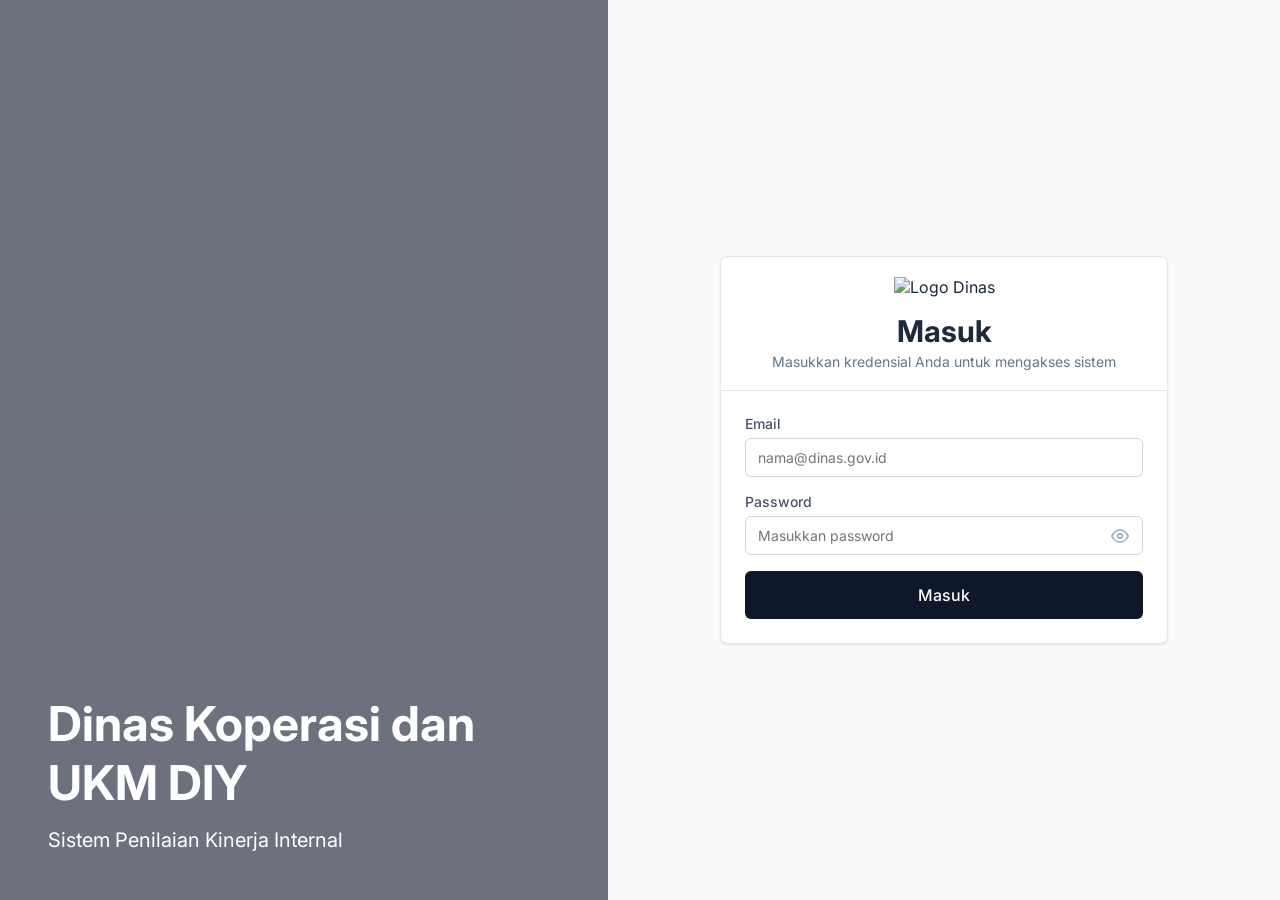
==== commit 9b6356c7: "feat: Introduce initial admin panel structure, including SPA routing, dashboard, authentication, and" ====
--- a/admin/index.html
+++ b/admin/index.html
@@ -13,6 +13,8 @@
     <script src="auth.js"></script>
     <script src="notifikasi.js"></script>
     <script src="assets/js/toast.js"></script>
+    <script src="assets/js/confirm-modal.js"></script>
+    <script src="assets/js/sidebar.js"></script>
     <style>
         .admin-section {
             display: none;
@@ -77,14 +79,6 @@
             grid-template-columns: repeat(3, 1fr);
             gap: 16px;
             margin-bottom: 20px;
-        }
-
-        @media(max-width:768px) {
-
-            .grid-2,
-            .grid-3 {
-                grid-template-columns: 1fr;
-            }
         }
 
         .chart-tabs {
@@ -361,11 +355,11 @@
 
         @keyframes sk {
             0% {
-                background-position: 200% 0
+                background-position: 200% 0;
             }
 
             100% {
-                background-position: -200% 0
+                background-position: -200% 0;
             }
         }
 
@@ -518,6 +512,14 @@
                 </svg>
                 Manajemen Akun
             </a>
+            <a href="#" class="nav-item" data-section="ganti-password"
+                onclick="showSection('ganti-password');return false;">
+                <svg class="nav-icon" viewBox="0 0 24 24">
+                    <rect x="3" y="11" width="18" height="11" rx="2" ry="2" />
+                    <path d="M7 11V7a5 5 0 0 1 10 0v4" />
+                </svg>
+                Ganti Password
+            </a>
         </nav>
         <div class="sidebar-footer">
             <div class="user-info">
@@ -537,6 +539,7 @@
 
     <!-- MAIN CONTENT -->
     <div class="main-content">
+
         <!-- ═══════════════════════════════════ -->
         <!-- SECTION: DASHBOARD                  -->
         <!-- ═══════════════════════════════════ -->
@@ -549,6 +552,8 @@
                 <div class="header-right" id="headerActions"></div>
             </div>
             <div class="container">
+
+                <!-- SPJ Status Bar -->
                 <div id="db-spjStatusBar" class="spj-status-bar" style="display:none">
                     <svg width="16" height="16" viewBox="0 0 24 24" fill="none" stroke="currentColor" stroke-width="2">
                         <circle cx="12" cy="12" r="10" />
@@ -558,6 +563,7 @@
                     <span id="db-spjStatusMsg"></span>
                 </div>
 
+                <!-- Banner -->
                 <div class="banner">
                     <div class="banner-left">
                         <div class="banner-title">Sistem Penilaian Kinerja — Total Maksimal 100 Poin</div>
@@ -586,6 +592,7 @@
                     </div>
                 </div>
 
+                <!-- Filter bar -->
                 <div
                     style="display:flex;align-items:center;justify-content:space-between;margin-bottom:16px;flex-wrap:wrap;gap:12px;">
                     <div class="month-selector">
@@ -616,6 +623,7 @@
                     </button>
                 </div>
 
+                <!-- Stats grid -->
                 <div class="stats-grid" id="db-statsGrid">
                     <div class="stat-card">
                         <div class="sk" style="height:72px"></div>
@@ -631,11 +639,13 @@
                     </div>
                 </div>
 
+                <!-- Chart section header -->
                 <div class="section-head">
                     <span class="section-title">Grafik Perbandingan Nilai</span>
                     <span class="section-note" id="db-sectionNote">—</span>
                 </div>
 
+                <!-- Chart tabs -->
                 <div class="chart-tabs">
                     <button class="chart-tab active" onclick="dbGoTab('total',this)">📊 Total per Divisi</button>
                     <button class="chart-tab" onclick="dbGoTab('trend',this)">📈 Tren Bulanan</button>
@@ -643,18 +653,23 @@
                     <button class="chart-tab" onclick="dbGoTab('profil',this)">🎯 Profil Divisi</button>
                 </div>
 
+                <!-- Panel: Total -->
                 <div id="db-pTotal" data-active="1">
                     <div class="grid-2">
                         <div class="card">
-                            <div class="card-header"><span class="card-title">Total Nilai per Divisi
-                                    (Stacked)</span><span class="card-note" id="db-stkNote">—</span></div>
+                            <div class="card-header">
+                                <span class="card-title">Total Nilai per Divisi (Stacked)</span>
+                                <span class="card-note" id="db-stkNote">—</span>
+                            </div>
                             <div class="card-content">
                                 <div class="chart-wrap h-380"><canvas id="db-cStacked"></canvas></div>
                             </div>
                         </div>
                         <div class="card">
-                            <div class="card-header"><span class="card-title">Distribusi Modul (Radar)</span><span
-                                    class="card-note">Rata-rata semua divisi %</span></div>
+                            <div class="card-header">
+                                <span class="card-title">Distribusi Modul (Radar)</span>
+                                <span class="card-note">Rata-rata semua divisi %</span>
+                            </div>
                             <div class="card-content">
                                 <div class="chart-wrap h-380"><canvas id="db-cRadarMain"></canvas></div>
                             </div>
@@ -662,50 +677,66 @@
                     </div>
                 </div>
 
+                <!-- Panel: Tren -->
                 <div id="db-pTrend" style="display:none">
                     <div class="card">
-                        <div class="card-header"><span class="card-title">Tren Total Nilai Lintas Bulan — per
-                                Divisi</span><span class="card-note">Semua 12 bulan, nilai /100</span></div>
+                        <div class="card-header">
+                            <span class="card-title">Tren Total Nilai Lintas Bulan — per Divisi</span>
+                            <span class="card-note">Semua 12 bulan, nilai /100</span>
+                        </div>
                         <div class="card-content">
                             <div class="chart-wrap h-380"><canvas id="db-cTrend"></canvas></div>
                         </div>
                     </div>
-                    <div class="section-head"><span class="section-title">Tren per Divisi — Detail Modul</span><span
-                            class="section-note">Semua modul stacked per bulan</span></div>
+                    <div class="section-head">
+                        <span class="section-title">Tren per Divisi — Detail Modul</span>
+                        <span class="section-note">Semua modul stacked per bulan</span>
+                    </div>
                     <div class="grid-3" id="db-trendSmall"></div>
                 </div>
 
+                <!-- Panel: Per Kategori -->
                 <div id="db-pCat" style="display:none">
-                    <div class="section-head" style="margin-bottom:10px"><span class="section-title">Pilih Kategori
-                            Penilaian:</span></div>
+                    <div class="section-head" style="margin-bottom:10px">
+                        <span class="section-title">Pilih Kategori Penilaian:</span>
+                    </div>
                     <div class="cat-row" id="db-catRow"></div>
                     <div class="card">
-                        <div class="card-header"><span class="card-title" id="db-catTitle">—</span><span
-                                class="card-note" id="db-catNote">—</span></div>
+                        <div class="card-header">
+                            <span class="card-title" id="db-catTitle">—</span>
+                            <span class="card-note" id="db-catNote">—</span>
+                        </div>
                         <div class="card-content">
                             <div class="chart-wrap h-380"><canvas id="db-cCat"></canvas></div>
                         </div>
                     </div>
                     <div class="card">
-                        <div class="card-header"><span class="card-title" id="db-catTitle2">—</span><span
-                                class="card-note">Lintas bulan tiap divisi</span></div>
+                        <div class="card-header">
+                            <span class="card-title" id="db-catTitle2">—</span>
+                            <span class="card-note">Lintas bulan tiap divisi</span>
+                        </div>
                         <div class="card-content">
                             <div class="chart-wrap h-300"><canvas id="db-cCat2"></canvas></div>
                         </div>
                     </div>
                 </div>
 
+                <!-- Panel: Profil Divisi -->
                 <div id="db-pProfil" style="display:none">
                     <div class="grid-3" id="db-radarGrid"></div>
                 </div>
 
+                <!-- Rekap tabel -->
                 <div class="section-head">
                     <span class="section-title">Rekap Nilai Lengkap per Divisi</span>
                     <span class="section-note">Diurutkan berdasarkan total nilai tertinggi</span>
                 </div>
+
                 <div class="card" style="margin-bottom:32px">
-                    <div class="table-container">
-                        <table class="rekap">
+
+                    <!-- Tabel (desktop) -->
+                    <div class="table-container" id="db-rekapTableWrap">
+                        <table class="rekap" id="db-rekapTable">
                             <thead>
                                 <tr>
                                     <th>#</th>
@@ -734,6 +765,11 @@
                             </tbody>
                         </table>
                     </div>
+
+                    <!-- Cards mobile (pengganti tabel di HP) -->
+                    <div id="db-rekapCards"></div>
+
+                    <!-- Legend -->
                     <div class="table-legend">
                         <div class="leg-item">
                             <div class="leg-dot" style="background:#d1fae5"></div>Sangat Baik ≥80%
@@ -747,10 +783,12 @@
                         <div class="leg-item">
                             <div class="leg-dot" style="background:#fee2e2"></div>Kurang &lt;40%
                         </div>
-                        <div class="leg-item" style="margin-left:auto;color:#94a3b8;font-style:italic">Sumber SPJ: <span
-                                id="db-spjSourceLabel">—</span></div>
-                    </div>
-                </div>
+                        <div class="leg-item" style="margin-left:auto;color:#94a3b8;font-style:italic">
+                            Sumber SPJ: <span id="db-spjSourceLabel">—</span>
+                        </div>
+                    </div>
+                </div>
+
             </div>
         </div>
 
@@ -834,7 +872,17 @@
                 <div class="spinner"></div><span>Memuat Manajemen Akun...</span>
             </div>
         </div>
-    </div>
+
+        <!-- ═══════════════════════════════════ -->
+        <!-- SECTION: GANTI PASSWORD             -->
+        <!-- ═══════════════════════════════════ -->
+        <div id="section-ganti-password" class="admin-section">
+            <div class="section-loader">
+                <div class="spinner"></div><span>Memuat Ganti Password...</span>
+            </div>
+        </div>
+
+    </div><!-- end .main-content -->
 
     <!-- Scripts: urutan penting — app.js (router) harus sebelum section JS -->
     <script src="assets/js/app.js"></script>
@@ -848,8 +896,8 @@
     <script src="assets/js/sub-keuangan/pengajuan-dana.js" defer></script>
     <script src="assets/js/sekretariat/monev.js" defer></script>
     <script src="assets/js/manageacc.js" defer></script>
+    <script src="assets/js/gantipassword.js" defer></script>
     <script>
-        // Init auth check
         AUTH.init();
     </script>
 </body>
--- a/admin/assets/css/admin-global.css
+++ b/admin/assets/css/admin-global.css
@@ -126,11 +126,15 @@
     margin-left: 252px;
     transition: margin-left 0.3s ease;
     min-width: 0;
+    /* PENTING: cegah overflow chart */
+    overflow-x: hidden;
 }
 
 .container {
     padding: 24px 32px;
     width: 100%;
+    /* PENTING: cegah overflow chart */
+    overflow-x: hidden;
 }
 
 /* ============================================================
@@ -327,6 +331,9 @@
     border: 1px solid var(--color-border);
     box-shadow: var(--shadow-sm);
     margin-bottom: 20px;
+    /* PENTING: cegah chart overflow keluar card */
+    min-width: 0;
+    overflow: hidden;
 }
 
 .card-header {
@@ -723,7 +730,6 @@
     min-width: 110px;
 }
 
-/* Info box (modal read-only panels) */
 .info-box {
     background: #f8fafc;
     border: 1px solid var(--color-border);
@@ -742,7 +748,6 @@
     margin-bottom: 12px;
 }
 
-/* Alerts */
 .alert {
     padding: 12px 16px;
     border-radius: var(--radius-md);
@@ -796,7 +801,6 @@
     border-width: 2px;
 }
 
-/* Skeleton loading */
 .sk {
     background: linear-gradient(90deg, #f1f5f9 25%, #e2e8f0 50%, #f1f5f9 75%);
     background-size: 200% 100%;
@@ -828,7 +832,6 @@
     white-space: nowrap;
 }
 
-/* Active filter badge */
 .filter-badge {
     display: inline-flex;
     align-items: center;
@@ -952,7 +955,6 @@
     text-align: right;
 }
 
-/* Score preview (modal scoring) */
 .score-preview {
     background: var(--color-surface);
     padding: 20px;
@@ -1106,7 +1108,7 @@
     opacity: 0.65;
 }
 
-/* Month selector in header */
+/* Month selector */
 .month-selector {
     display: flex;
     align-items: center;
@@ -1323,7 +1325,6 @@
     }
 }
 
-/* Cat btn */
 .cat-btn {
     padding: 6px 14px;
     border-radius: 20px;
@@ -1351,10 +1352,14 @@
     grid-template-columns: 1fr 1fr;
     gap: 20px;
     margin-bottom: 24px;
+    min-width: 0;
 }
 
 .chart-wrap {
     position: relative;
+    min-width: 0;
+    /* PENTING: canvas tidak boleh melar keluar */
+    overflow: hidden;
 }
 
 .chart-wrap.h-380 {
@@ -1367,6 +1372,11 @@
 
 .chart-wrap.h-230 {
     height: 230px;
+}
+
+/* PENTING: paksa canvas patuh pada container */
+.chart-wrap canvas {
+    max-width: 100% !important;
 }
 
 .grid-2 {
@@ -1374,6 +1384,7 @@
     grid-template-columns: 3fr 2fr;
     gap: 18px;
     margin-bottom: 20px;
+    min-width: 0;
 }
 
 .grid-3 {
@@ -1381,9 +1392,10 @@
     grid-template-columns: repeat(3, 1fr);
     gap: 16px;
     margin-bottom: 20px;
-}
-
-/* Mobile/Grid card layout for tables */
+    min-width: 0;
+}
+
+/* Mobile card grids */
 #rr-requests-cards,
 #rr-violations-cards,
 #bbm-requests-cards,
@@ -1651,6 +1663,16 @@
 }
 
 /* ============================================================
+   DASHBOARD — MOBILE REKAP CARDS
+   ============================================================ */
+#db-rekapCards {
+    display: none;
+    flex-direction: column;
+    gap: 12px;
+    padding: 16px;
+}
+
+/* ============================================================
    RESPONSIVE
    ============================================================ */
 @media (max-width: 1200px) {
@@ -1691,6 +1713,16 @@
         grid-template-columns: 1fr 1fr;
     }
 
+    /* ── Tabel rekap dashboard: sembunyikan, tampilkan cards ── */
+    #db-rekapTableWrap {
+        display: none;
+    }
+
+    #db-rekapCards {
+        display: flex !important;
+    }
+
+    /* Sembunyikan semua tabel biasa, tampilkan card wrapper */
     .table-container table {
         display: none;
     }
@@ -1701,7 +1733,6 @@
         grid-template-columns: repeat(2, 1fr);
     }
 
-    /* Tampilkan wrapper card sebagai grid 2 kolom di tablet */
     #rr-requests-cards,
     #rr-violations-cards,
     #bbm-requests-cards,
@@ -1724,13 +1755,60 @@
     }
 
     .charts-grid {
-        grid-template-columns: 1fr;
+        grid-template-columns: 1fr !important;
+    }
+
+    /* Chart grid collapse ke 1 kolom */
+    .grid-2 {
+        grid-template-columns: 1fr !important;
+    }
+
+    .grid-3 {
+        grid-template-columns: 1fr !important;
+    }
+
+    /* Kurangi tinggi chart agar muat di layar HP */
+    .chart-wrap.h-380 {
+        height: 250px;
+    }
+
+    .chart-wrap.h-300 {
+        height: 210px;
+    }
+
+    .chart-wrap.h-230 {
+        height: 180px;
+    }
+
+    /* Chart tabs: scroll horizontal, tidak wrap */
+    .chart-tabs {
+        flex-wrap: nowrap;
+        overflow-x: auto;
+        -webkit-overflow-scrolling: touch;
+        padding-bottom: 4px;
+        gap: 6px;
+    }
+
+    .chart-tab {
+        flex: 0 0 auto;
+        min-width: unset;
+        font-size: 12px;
+        padding: 8px 12px;
+    }
+
+    /* Grid tren kecil & radar: 1 kolom */
+    #db-trendSmall {
+        grid-template-columns: 1fr !important;
+    }
+
+    #db-radarGrid {
+        grid-template-columns: 1fr !important;
     }
 }
 
 @media (max-width: 640px) {
     .stats-grid {
-        grid-template-columns: 1fr;
+        grid-template-columns: 1fr 1fr;
     }
 
     .grid-3 {
@@ -1759,7 +1837,6 @@
         grid-template-columns: 1fr;
     }
 
-    /* Ubah grid card jadi 1 kolom di HP */
     #rr-requests-cards,
     #rr-violations-cards,
     #bbm-requests-cards,
@@ -1769,6 +1846,19 @@
     #req-violations-cards,
     #krs-docs-cards {
         grid-template-columns: 1fr;
+    }
+
+    /* Chart lebih kecil lagi di HP kecil */
+    .chart-wrap.h-380 {
+        height: 220px;
+    }
+
+    .chart-wrap.h-300 {
+        height: 190px;
+    }
+
+    .chart-wrap.h-230 {
+        height: 160px;
     }
 }
 
@@ -1845,21 +1935,22 @@
     transform: scale(0.93);
 }
 
-/* Varian Warna */
 .btn-icon-approve {
     color: #16a34a;
+    background: #dcfce7;
 }
 
 .btn-icon-approve:hover {
-    background: #dcfce7;
+    background: #bbf7d0;
 }
 
 .btn-icon-reject {
     color: #dc2626;
+    background: #fee2e2;
 }
 
 .btn-icon-reject:hover {
-    background: #fee2e2;
+    background: #fecaca;
 }
 
 .btn-icon-complete {
@@ -1894,7 +1985,6 @@
     background: #fee2e2;
 }
 
-/* Tooltip Custom Melayang */
 .btn-icon::after {
     content: attr(title);
     position: absolute;
@@ -1936,4 +2026,30 @@
     opacity: 1;
     visibility: visible;
     transform: translateX(-50%) translateY(0);
+}
+
+/* ============================================================
+   SECTION PAGE HEADER
+   ============================================================ */
+.section-page-header {
+    margin-bottom: 24px;
+}
+
+.section-page-title {
+    font-size: 24px;
+    font-weight: 700;
+    color: #1e293b;
+    margin-bottom: 4px;
+}
+
+.section-page-subtitle {
+    font-size: 14px;
+    color: #64748b;
+}
+
+.filter-container {
+    display: flex;
+    gap: 8px;
+    align-items: center;
+    flex-wrap: wrap;
 }
--- a/admin/assets/css/admin-sidebar.css
+++ b/admin/assets/css/admin-sidebar.css
@@ -16,6 +16,12 @@
     padding: 8px;
     cursor: pointer;
     box-shadow: 0 2px 8px rgba(0, 0, 0, 0.1);
+    transition: opacity 0.2s ease, visibility 0.2s ease;
+}
+
+/* Sembunyikan tombol hamburger saat sidebar terbuka */
+.mobile-menu-toggle.sidebar-open {
+    display: none;
 }
 
 .mobile-menu-toggle svg {
@@ -27,6 +33,34 @@
     display: block;
 }
 
+/* ---- Tombol Close di dalam Sidebar Header (mobile only) ---- */
+.sidebar-close-btn {
+    display: none;
+    background: none;
+    border: none;
+    cursor: pointer;
+    padding: 4px;
+    border-radius: 6px;
+    color: #64748b;
+    transition: background 0.15s, color 0.15s;
+    flex-shrink: 0;
+    margin-left: auto;
+}
+
+.sidebar-close-btn svg {
+    width: 20px;
+    height: 20px;
+    stroke: currentColor;
+    fill: none;
+    stroke-width: 2;
+    display: block;
+}
+
+.sidebar-close-btn:hover {
+    background: #f1f5f9;
+    color: #0f172a;
+}
+
 /* ---- Sidebar Overlay (mobile) ---- */
 .sidebar-overlay {
     display: none;
@@ -57,12 +91,17 @@
     padding: 20px 16px;
     border-bottom: 1px solid #e5e7eb;
     flex-shrink: 0;
+    display: flex;
+    align-items: center;
+    gap: 12px;
 }
 
 .sidebar-header-content {
     display: flex;
     align-items: center;
     gap: 12px;
+    flex: 1;
+    min-width: 0;
 }
 
 .sidebar-icon {
@@ -248,4 +287,11 @@
     .sidebar-overlay.active {
         display: block;
     }
+
+    /* Tampilkan tombol ✕ di dalam sidebar header saat mobile */
+    .sidebar-close-btn {
+        display: flex;
+        align-items: center;
+        justify-content: center;
+    }
 }
